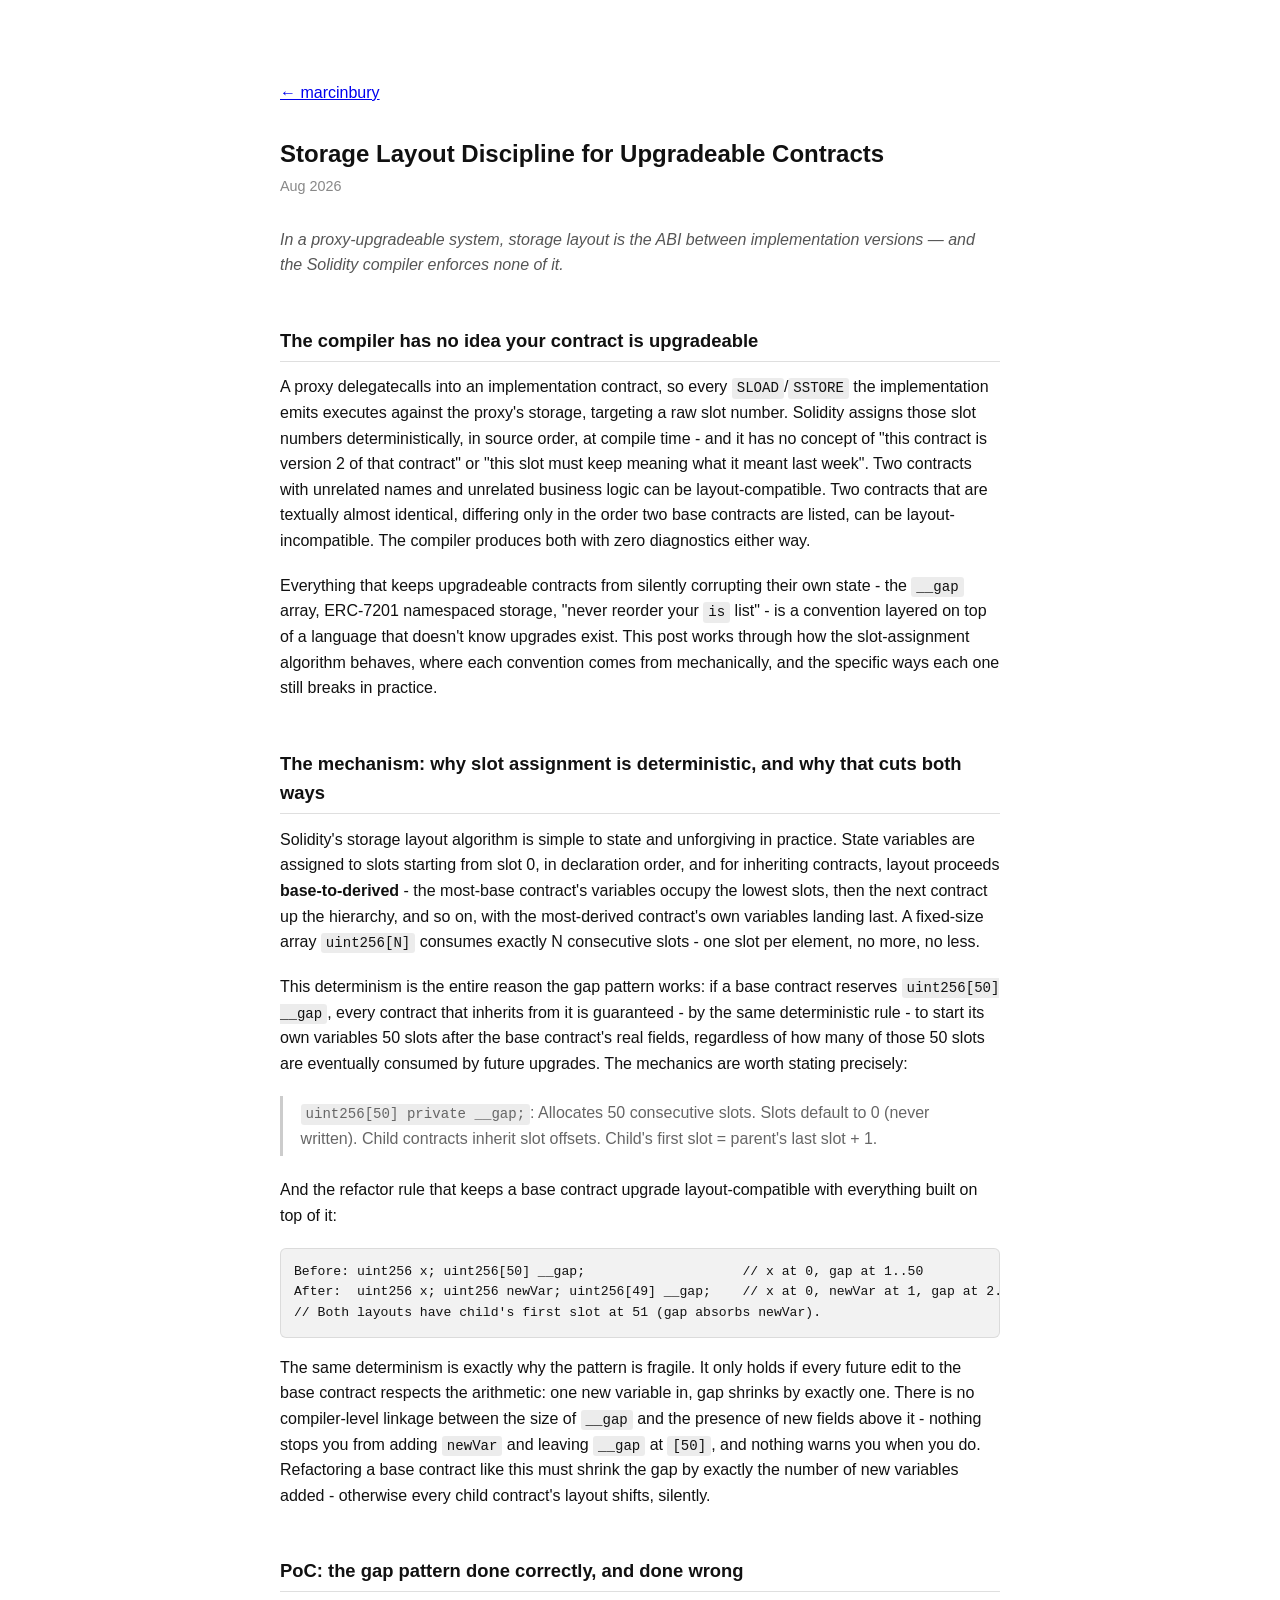
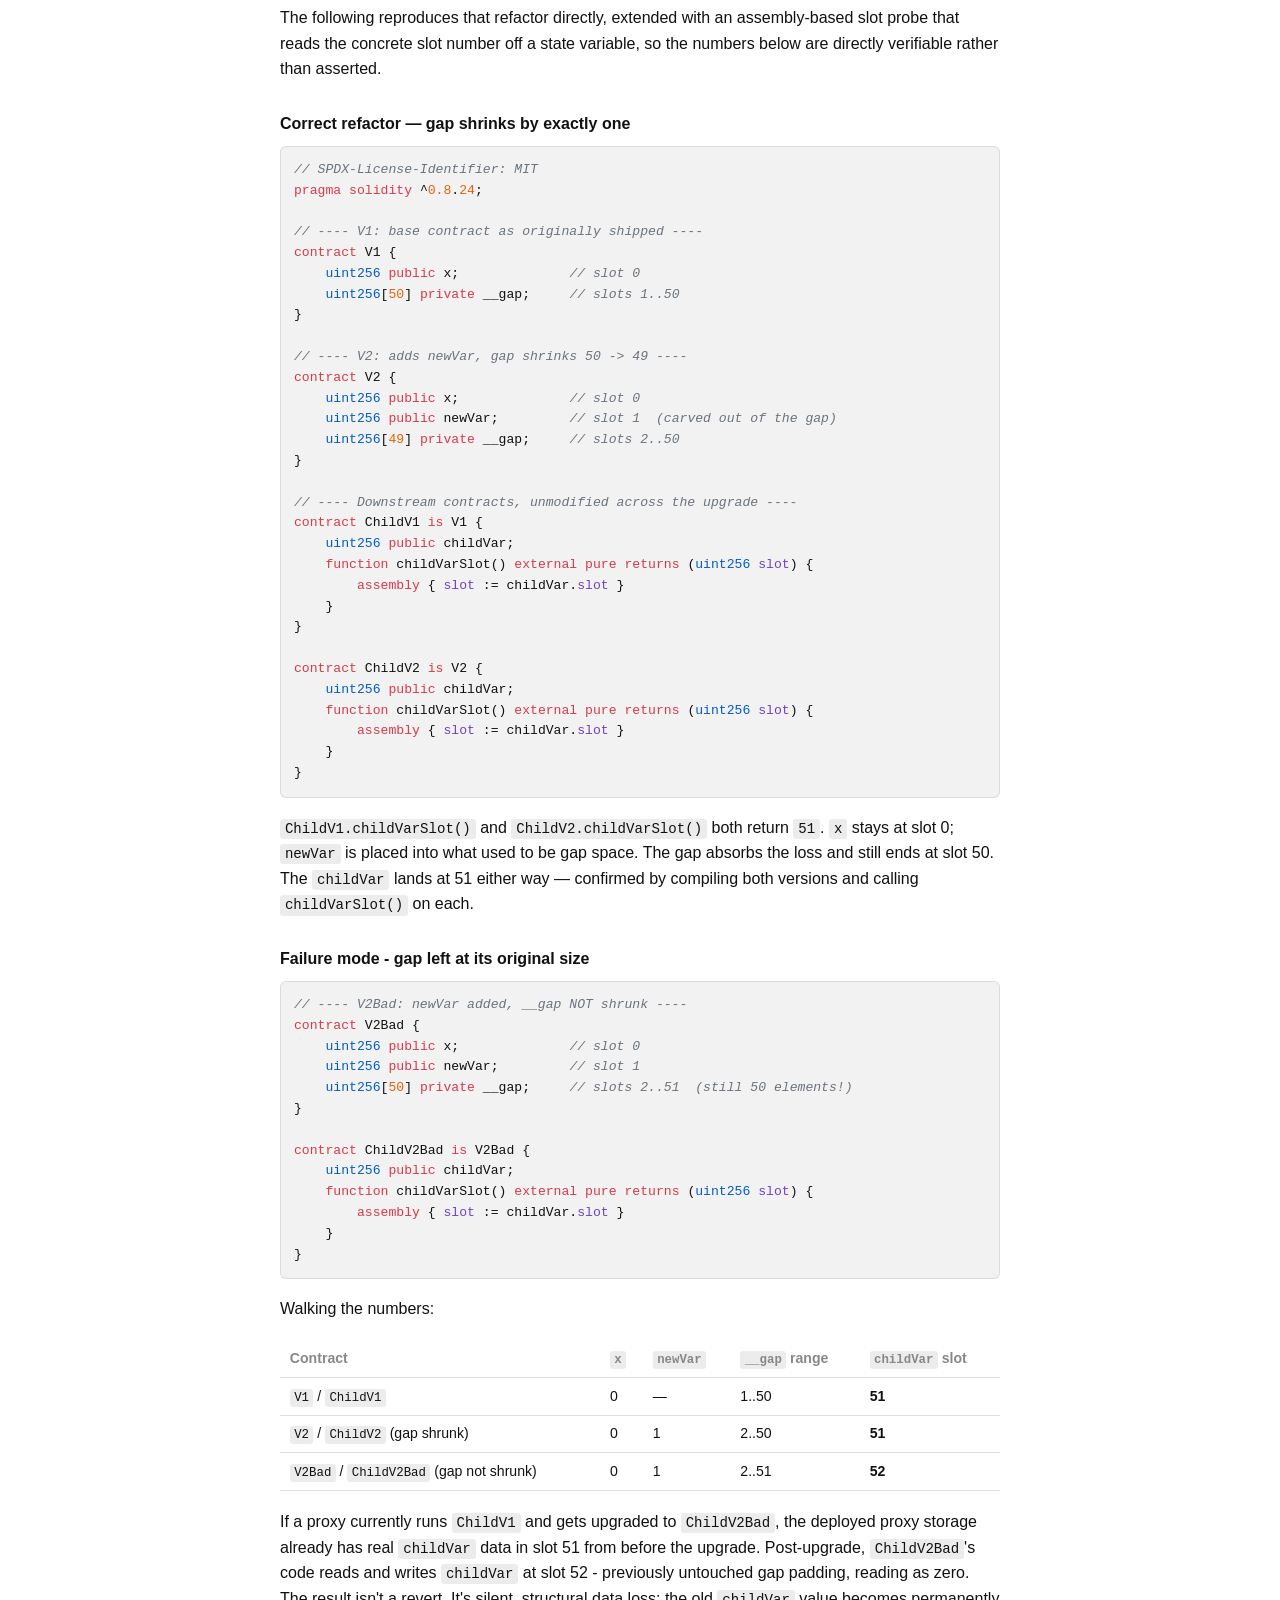
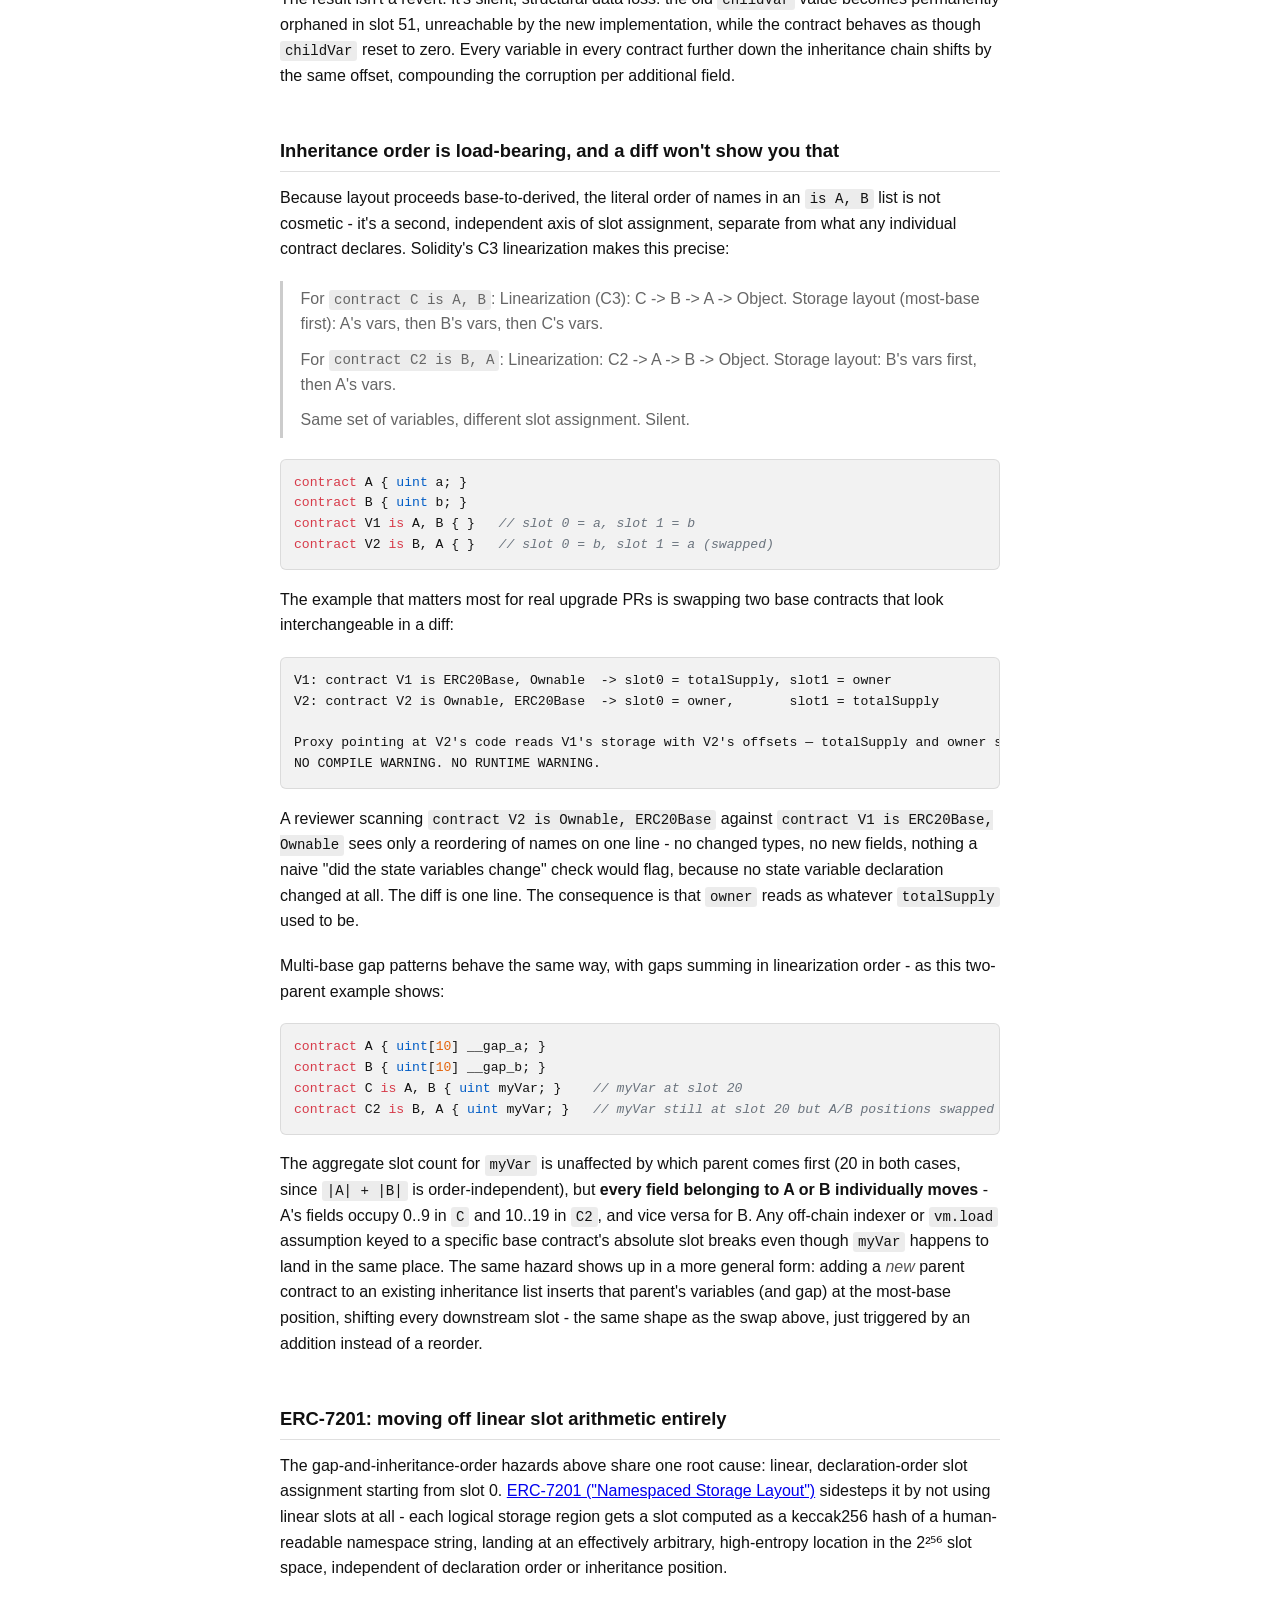
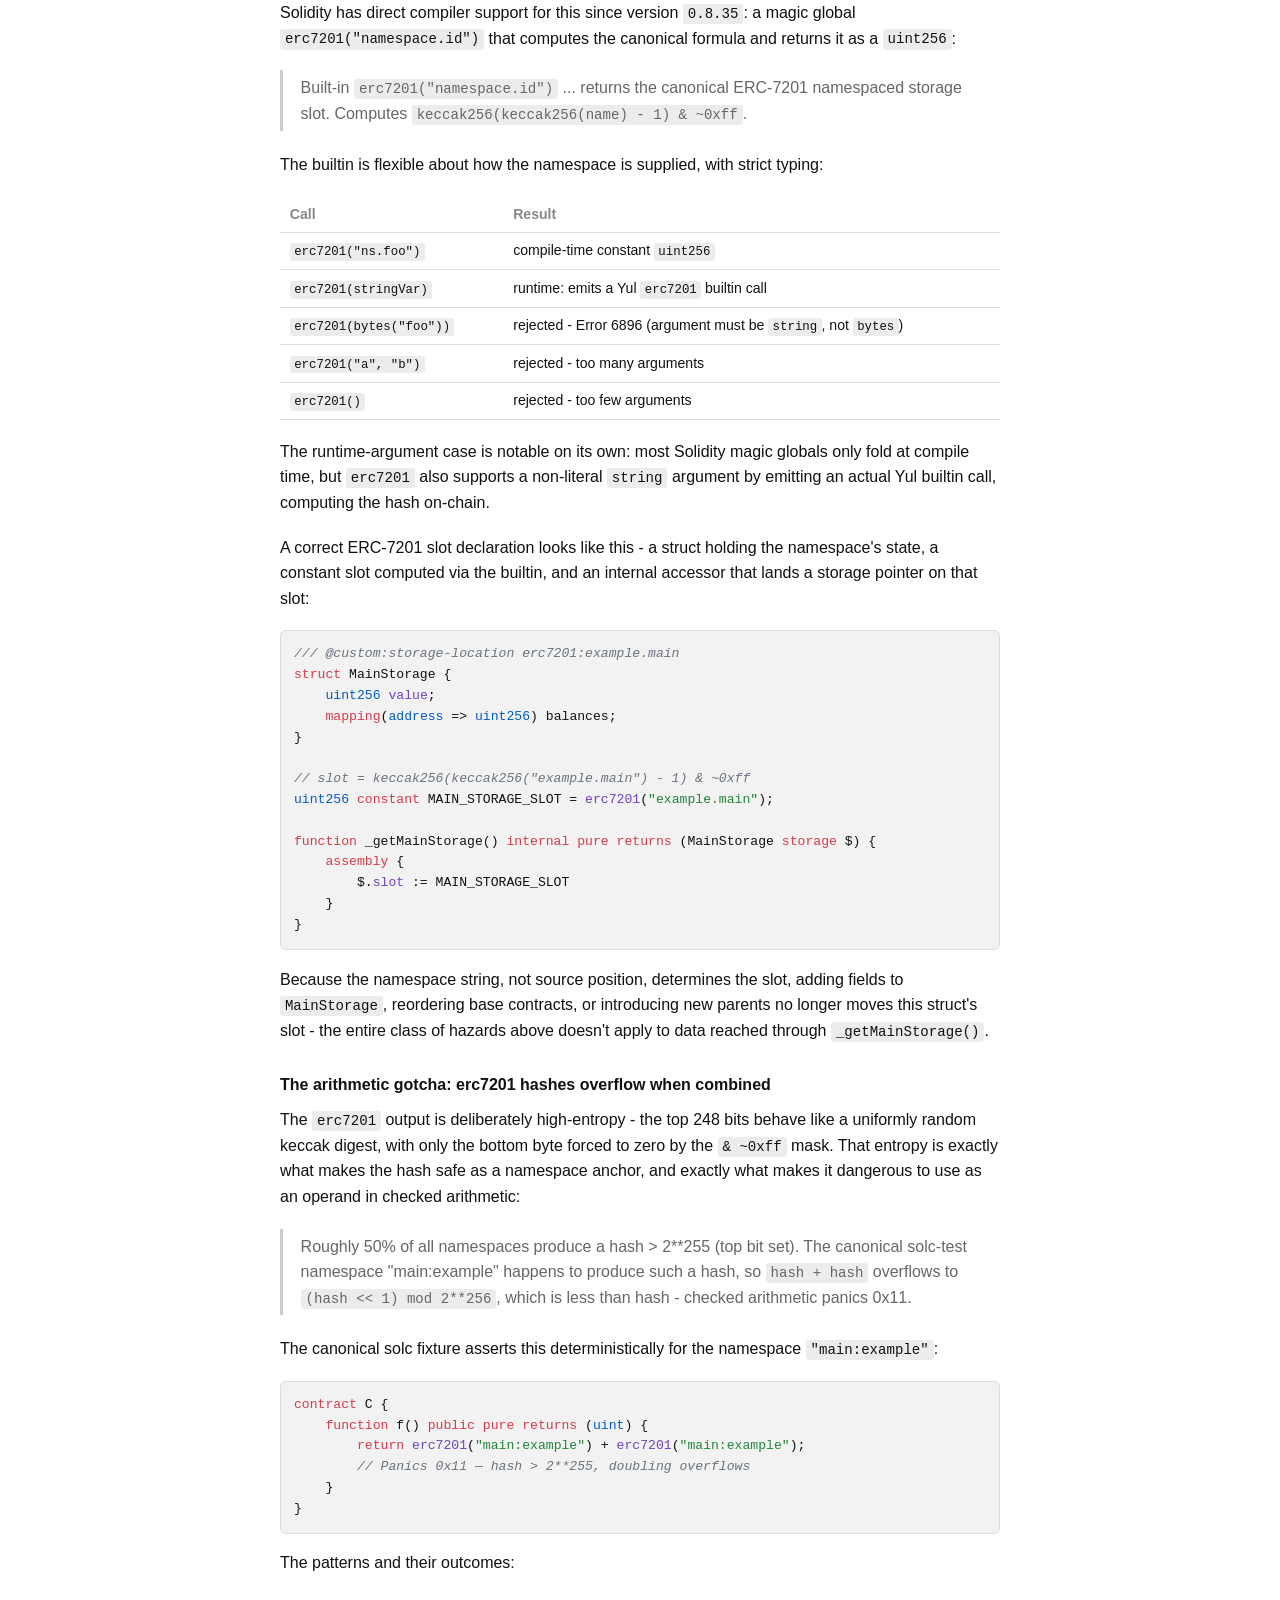
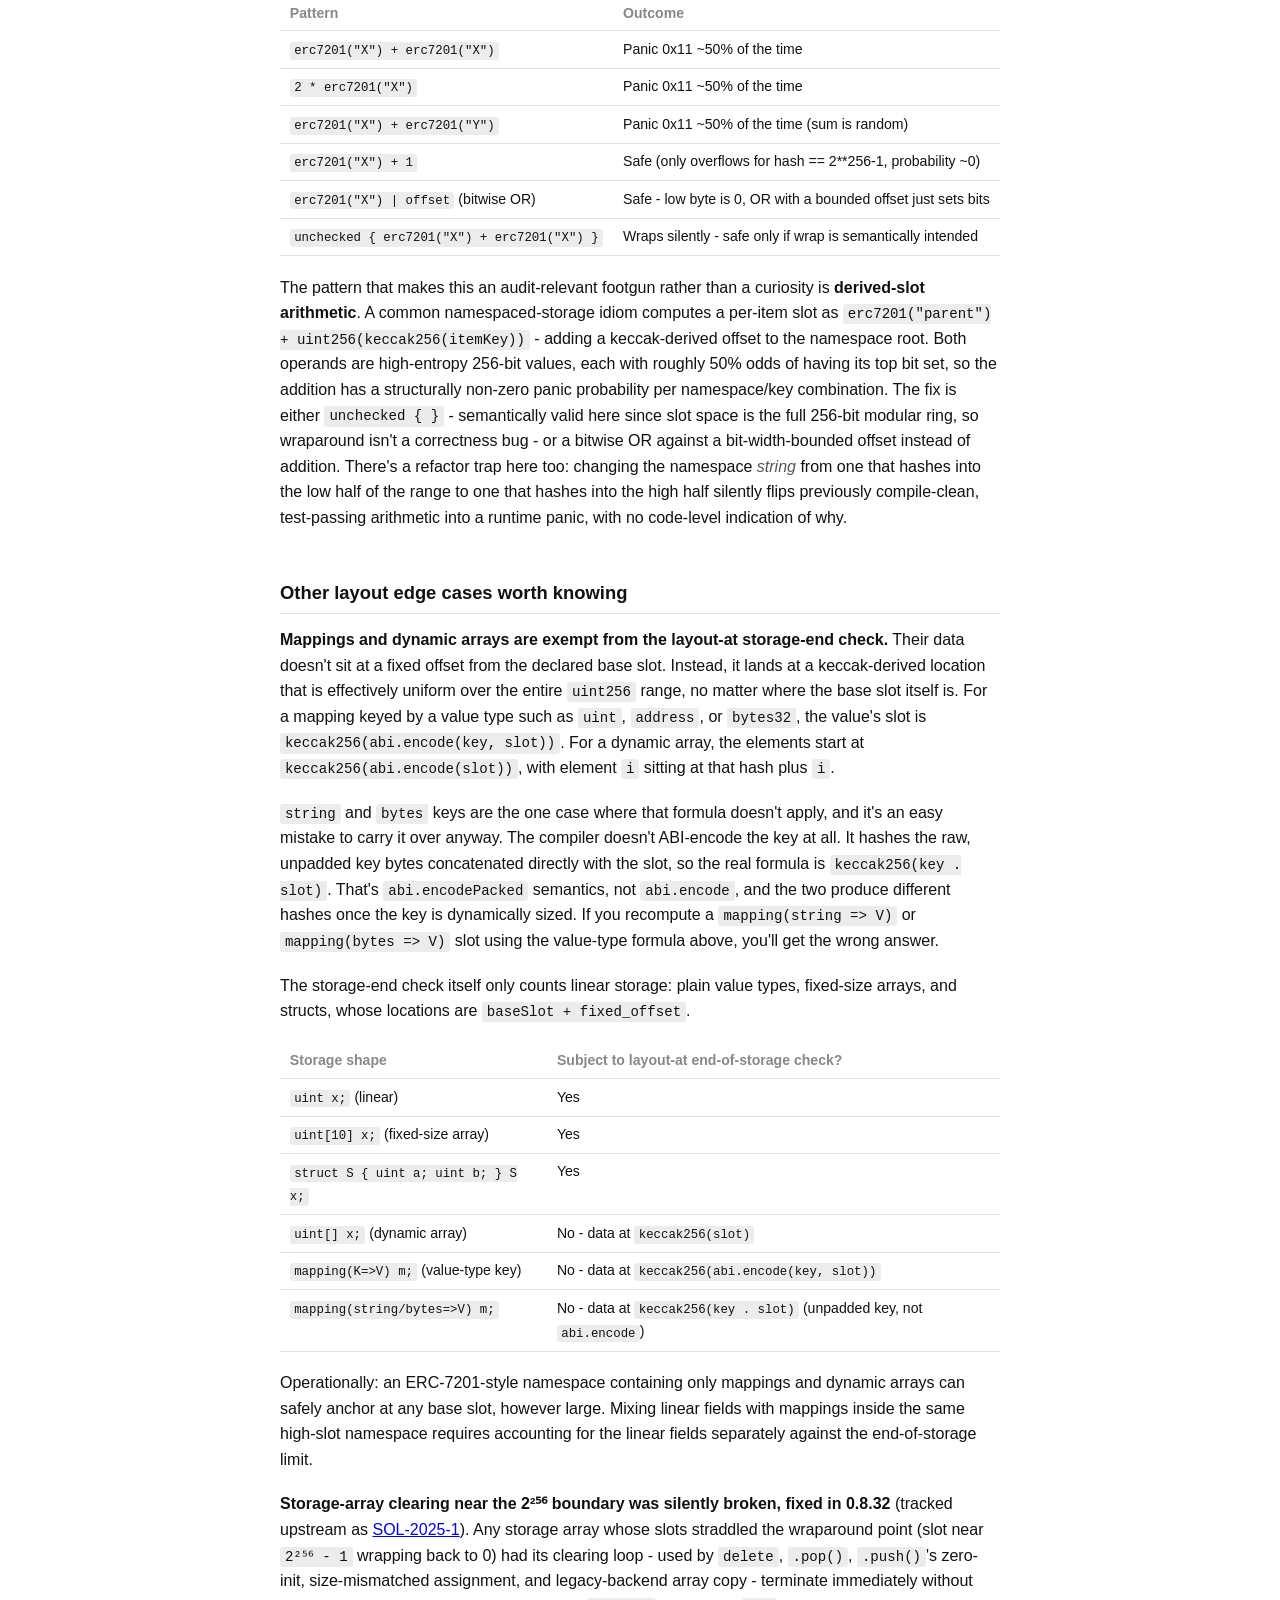
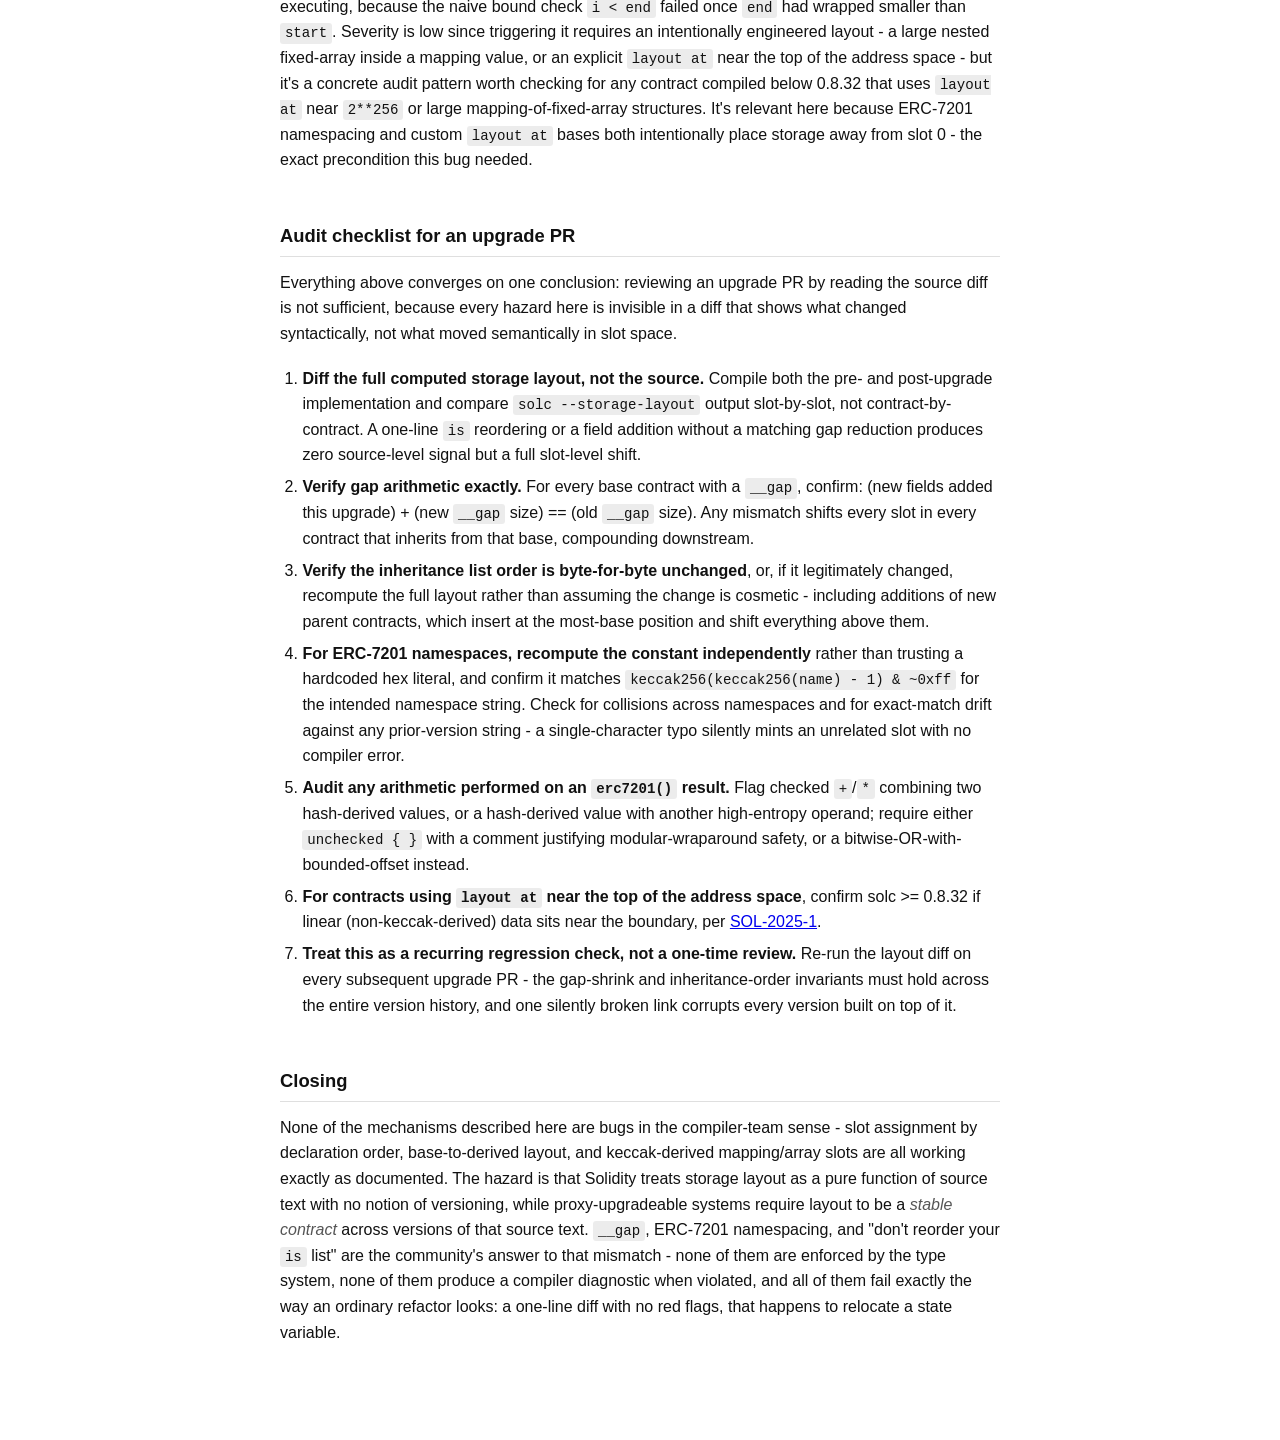
==== blog/storage-layout-discipline-for-upgradeable-contracts.html @ dd4d39f8 "Add post Storage Layout Discipline for Upgradeable Contracts" ====
<!DOCTYPE html>
<html lang="en">
<head>
<meta charset="UTF-8">
<meta name="viewport" content="width=device-width, initial-scale=1">
<title>Storage Layout Discipline for Upgradeable Contracts — marcinbury</title>
<link rel="stylesheet" href="assets/solidity-highlight.css">
<style>
  :root { color-scheme: light dark; }
  body {
    max-width: 720px;
    margin: 80px auto;
    padding: 0 20px;
    font-family: -apple-system, BlinkMacSystemFont, "Segoe UI", Helvetica, Arial, sans-serif;
    line-height: 1.6;
    color: #111;
  }
  @media (prefers-color-scheme: dark) {
    body { color: #eee; background: #111; }
  }
  .back { display: inline-block; margin-bottom: 2em; }
  h1 { font-size: 1.5rem; margin: 0 0 0.2em; line-height: 1.35; }
  .date { color: #888; font-size: 0.9em; margin-bottom: 2em; display: block; }
  p { margin: 0 0 1.2em; }
  em { color: #555; }
  @media (prefers-color-scheme: dark) { em { color: #aaa; } }
  h2 {
    font-size: 1.15rem;
    margin-top: 2.6em;
    margin-bottom: 0.7em;
    padding-bottom: 0.3em;
    border-bottom: 1px solid rgba(128,128,128,0.25);
  }
  h3 {
    font-size: 1rem;
    margin-top: 1.8em;
    margin-bottom: 0.6em;
  }
  code {
    font-family: ui-monospace, SFMono-Regular, Menlo, Consolas, monospace;
    font-size: 0.88em;
    background: rgba(128,128,128,0.15);
    padding: 0.15em 0.35em;
    border-radius: 3px;
  }
  pre {
    background: rgba(128,128,128,0.1);
    border: 1px solid rgba(128,128,128,0.2);
    border-radius: 6px;
    padding: 1em;
    overflow-x: auto;
    margin: 0 0 1.3em;
  }
  pre code {
    background: none;
    padding: 0;
    font-size: 0.82em;
    line-height: 1.5;
  }
  table {
    width: 100%;
    border-collapse: collapse;
    margin: 0 0 1.3em;
    font-size: 0.88em;
  }
  th, td {
    text-align: left;
    padding: 0.45em 0.7em;
    border-bottom: 1px solid rgba(128,128,128,0.25);
    vertical-align: top;
  }
  th { color: #888; font-weight: 600; }
  blockquote {
    margin: 0 0 1.3em;
    padding: 0.3em 1.1em;
    border-left: 3px solid rgba(128,128,128,0.4);
    color: #666;
  }
  @media (prefers-color-scheme: dark) { blockquote { color: #aaa; } }
  blockquote p { margin: 0 0 0.6em; }
  blockquote p:last-child { margin-bottom: 0; }
  ul, ol { margin: 0 0 1.3em; padding-left: 1.4em; }
  li { margin-bottom: 0.4em; }
  li > p { margin-bottom: 0.4em; }
  .div-wrap { overflow-x: auto; }
</style>
</head>
<body>

  <a class="back" href="../index.html">&larr; marcinbury</a>

  <h1>Storage Layout Discipline for Upgradeable Contracts</h1>
  <span class="date">Aug 2026</span>

  <p><em>In a proxy-upgradeable system, storage layout is the ABI between implementation versions — and the Solidity compiler enforces none of it.</em></p>

  <h2>The compiler has no idea your contract is upgradeable</h2>

  <p>A proxy delegatecalls into an implementation contract, so every <code>SLOAD</code>/<code>SSTORE</code> the implementation emits executes against the proxy's storage, targeting a raw slot number. Solidity assigns those slot numbers deterministically, in source order, at compile time - and it has no concept of "this contract is version 2 of that contract" or "this slot must keep meaning what it meant last week". Two contracts with unrelated names and unrelated business logic can be layout-compatible. Two contracts that are textually almost identical, differing only in the order two base contracts are listed, can be layout-incompatible. The compiler produces both with zero diagnostics either way.</p>

  <p>Everything that keeps upgradeable contracts from silently corrupting their own state - the <code>__gap</code> array, ERC-7201 namespaced storage, "never reorder your <code>is</code> list" - is a convention layered on top of a language that doesn't know upgrades exist. This post works through how the slot-assignment algorithm behaves, where each convention comes from mechanically, and the specific ways each one still breaks in practice.</p>

  <h2>The mechanism: why slot assignment is deterministic, and why that cuts both ways</h2>

  <p>Solidity's storage layout algorithm is simple to state and unforgiving in practice. State variables are assigned to slots starting from slot 0, in declaration order, and for inheriting contracts, layout proceeds <strong>base-to-derived</strong> - the most-base contract's variables occupy the lowest slots, then the next contract up the hierarchy, and so on, with the most-derived contract's own variables landing last. A fixed-size array <code>uint256[N]</code> consumes exactly N consecutive slots - one slot per element, no more, no less.</p>

  <p>This determinism is the entire reason the gap pattern works: if a base contract reserves <code>uint256[50] __gap</code>, every contract that inherits from it is guaranteed - by the same deterministic rule - to start its own variables 50 slots after the base contract's real fields, regardless of how many of those 50 slots are eventually consumed by future upgrades. The mechanics are worth stating precisely:</p>

  <blockquote>
    <p><code>uint256[50] private __gap;</code>: Allocates 50 consecutive slots. Slots default to 0 (never written). Child contracts inherit slot offsets. Child's first slot = parent's last slot + 1.</p>
  </blockquote>

  <p>And the refactor rule that keeps a base contract upgrade layout-compatible with everything built on top of it:</p>

  <pre><code>Before: uint256 x; uint256[50] __gap;                    // x at 0, gap at 1..50
After:  uint256 x; uint256 newVar; uint256[49] __gap;    // x at 0, newVar at 1, gap at 2..50
// Both layouts have child's first slot at 51 (gap absorbs newVar).</code></pre>

  <p>The same determinism is exactly why the pattern is fragile. It only holds if every future edit to the base contract respects the arithmetic: one new variable in, gap shrinks by exactly one. There is no compiler-level linkage between the size of <code>__gap</code> and the presence of new fields above it - nothing stops you from adding <code>newVar</code> and leaving <code>__gap</code> at <code>[50]</code>, and nothing warns you when you do. Refactoring a base contract like this must shrink the gap by exactly the number of new variables added - otherwise every child contract's layout shifts, silently.</p>

  <h2>PoC: the gap pattern done correctly, and done wrong</h2>

  <p>The following reproduces that refactor directly, extended with an assembly-based slot probe that reads the concrete slot number off a state variable, so the numbers below are directly verifiable rather than asserted.</p>

  <h3>Correct refactor — gap shrinks by exactly one</h3>

  <pre><code class="language-solidity">// SPDX-License-Identifier: MIT
pragma solidity ^0.8.24;

// ---- V1: base contract as originally shipped ----
contract V1 {
    uint256 public x;              // slot 0
    uint256[50] private __gap;     // slots 1..50
}

// ---- V2: adds newVar, gap shrinks 50 -&gt; 49 ----
contract V2 {
    uint256 public x;              // slot 0
    uint256 public newVar;         // slot 1  (carved out of the gap)
    uint256[49] private __gap;     // slots 2..50
}

// ---- Downstream contracts, unmodified across the upgrade ----
contract ChildV1 is V1 {
    uint256 public childVar;
    function childVarSlot() external pure returns (uint256 slot) {
        assembly { slot := childVar.slot }
    }
}

contract ChildV2 is V2 {
    uint256 public childVar;
    function childVarSlot() external pure returns (uint256 slot) {
        assembly { slot := childVar.slot }
    }
}</code></pre>

  <p><code>ChildV1.childVarSlot()</code> and <code>ChildV2.childVarSlot()</code> both return <code>51</code>. <code>x</code> stays at slot 0; <code>newVar</code> is placed into what used to be gap space. The gap absorbs the loss and still ends at slot 50. The <code>childVar</code> lands at 51 either way — confirmed by compiling both versions and calling <code>childVarSlot()</code> on each.</p>

  <h3>Failure mode - gap left at its original size</h3>

  <pre><code class="language-solidity">// ---- V2Bad: newVar added, __gap NOT shrunk ----
contract V2Bad {
    uint256 public x;              // slot 0
    uint256 public newVar;         // slot 1
    uint256[50] private __gap;     // slots 2..51  (still 50 elements!)
}

contract ChildV2Bad is V2Bad {
    uint256 public childVar;
    function childVarSlot() external pure returns (uint256 slot) {
        assembly { slot := childVar.slot }
    }
}</code></pre>

  <p>Walking the numbers:</p>

  <div class="div-wrap">
  <table>
    <thead><tr><th>Contract</th><th><code>x</code></th><th><code>newVar</code></th><th><code>__gap</code> range</th><th><code>childVar</code> slot</th></tr></thead>
    <tbody>
      <tr><td><code>V1</code> / <code>ChildV1</code></td><td>0</td><td>—</td><td>1..50</td><td><strong>51</strong></td></tr>
      <tr><td><code>V2</code> / <code>ChildV2</code> (gap shrunk)</td><td>0</td><td>1</td><td>2..50</td><td><strong>51</strong></td></tr>
      <tr><td><code>V2Bad</code> / <code>ChildV2Bad</code> (gap not shrunk)</td><td>0</td><td>1</td><td>2..51</td><td><strong>52</strong></td></tr>
    </tbody>
  </table>
  </div>

  <p>If a proxy currently runs <code>ChildV1</code> and gets upgraded to <code>ChildV2Bad</code>, the deployed proxy storage already has real <code>childVar</code> data in slot 51 from before the upgrade. Post-upgrade, <code>ChildV2Bad</code>'s code reads and writes <code>childVar</code> at slot 52 - previously untouched gap padding, reading as zero. The result isn't a revert. It's silent, structural data loss: the old <code>childVar</code> value becomes permanently orphaned in slot 51, unreachable by the new implementation, while the contract behaves as though <code>childVar</code> reset to zero. Every variable in every contract further down the inheritance chain shifts by the same offset, compounding the corruption per additional field.</p>

  <h2>Inheritance order is load-bearing, and a diff won't show you that</h2>

  <p>Because layout proceeds base-to-derived, the literal order of names in an <code>is A, B</code> list is not cosmetic - it's a second, independent axis of slot assignment, separate from what any individual contract declares. Solidity's C3 linearization makes this precise:</p>

  <blockquote>
    <p>For <code>contract C is A, B</code>: Linearization (C3): C -&gt; B -&gt; A -&gt; Object. Storage layout (most-base first): A's vars, then B's vars, then C's vars.</p>
    <p>For <code>contract C2 is B, A</code>: Linearization: C2 -&gt; A -&gt; B -&gt; Object. Storage layout: B's vars first, then A's vars.</p>
    <p>Same set of variables, different slot assignment. Silent.</p>
  </blockquote>

  <pre><code class="language-solidity">contract A { uint a; }
contract B { uint b; }
contract V1 is A, B { }   // slot 0 = a, slot 1 = b
contract V2 is B, A { }   // slot 0 = b, slot 1 = a (swapped)</code></pre>

  <p>The example that matters most for real upgrade PRs is swapping two base contracts that look interchangeable in a diff:</p>

  <pre><code>V1: contract V1 is ERC20Base, Ownable  -&gt; slot0 = totalSupply, slot1 = owner
V2: contract V2 is Ownable, ERC20Base  -&gt; slot0 = owner,       slot1 = totalSupply

Proxy pointing at V2's code reads V1's storage with V2's offsets — totalSupply and owner swap.
NO COMPILE WARNING. NO RUNTIME WARNING.</code></pre>

  <p>A reviewer scanning <code>contract V2 is Ownable, ERC20Base</code> against <code>contract V1 is ERC20Base, Ownable</code> sees only a reordering of names on one line - no changed types, no new fields, nothing a naive "did the state variables change" check would flag, because no state variable declaration changed at all. The diff is one line. The consequence is that <code>owner</code> reads as whatever <code>totalSupply</code> used to be.</p>

  <p>Multi-base gap patterns behave the same way, with gaps summing in linearization order - as this two-parent example shows:</p>

  <pre><code class="language-solidity">contract A { uint[10] __gap_a; }
contract B { uint[10] __gap_b; }
contract C is A, B { uint myVar; }    // myVar at slot 20
contract C2 is B, A { uint myVar; }   // myVar still at slot 20 but A/B positions swapped</code></pre>

  <p>The aggregate slot count for <code>myVar</code> is unaffected by which parent comes first (20 in both cases, since <code>|A| + |B|</code> is order-independent), but <strong>every field belonging to A or B individually moves</strong> - A's fields occupy 0..9 in <code>C</code> and 10..19 in <code>C2</code>, and vice versa for B. Any off-chain indexer or <code>vm.load</code> assumption keyed to a specific base contract's absolute slot breaks even though <code>myVar</code> happens to land in the same place. The same hazard shows up in a more general form: adding a <em>new</em> parent contract to an existing inheritance list inserts that parent's variables (and gap) at the most-base position, shifting every downstream slot - the same shape as the swap above, just triggered by an addition instead of a reorder.</p>

  <h2>ERC-7201: moving off linear slot arithmetic entirely</h2>

  <p>The gap-and-inheritance-order hazards above share one root cause: linear, declaration-order slot assignment starting from slot 0. <a href="https://eips.ethereum.org/EIPS/eip-7201">ERC-7201 ("Namespaced Storage Layout")</a> sidesteps it by not using linear slots at all - each logical storage region gets a slot computed as a keccak256 hash of a human-readable namespace string, landing at an effectively arbitrary, high-entropy location in the 2²⁵⁶ slot space, independent of declaration order or inheritance position.</p>

  <p>Solidity has direct compiler support for this since version <code>0.8.35</code>: a magic global <code>erc7201("namespace.id")</code> that computes the canonical formula and returns it as a <code>uint256</code>:</p>

  <blockquote>
    <p>Built-in <code>erc7201("namespace.id")</code> ... returns the canonical ERC-7201 namespaced storage slot. Computes <code>keccak256(keccak256(name) - 1) &amp; ~0xff</code>.</p>
  </blockquote>

  <p>The builtin is flexible about how the namespace is supplied, with strict typing:</p>

  <div class="div-wrap">
  <table>
    <thead><tr><th>Call</th><th>Result</th></tr></thead>
    <tbody>
      <tr><td><code>erc7201("ns.foo")</code></td><td>compile-time constant <code>uint256</code></td></tr>
      <tr><td><code>erc7201(stringVar)</code></td><td>runtime: emits a Yul <code>erc7201</code> builtin call</td></tr>
      <tr><td><code>erc7201(bytes("foo"))</code></td><td>rejected - Error 6896 (argument must be <code>string</code>, not <code>bytes</code>)</td></tr>
      <tr><td><code>erc7201("a", "b")</code></td><td>rejected - too many arguments</td></tr>
      <tr><td><code>erc7201()</code></td><td>rejected - too few arguments</td></tr>
    </tbody>
  </table>
  </div>

  <p>The runtime-argument case is notable on its own: most Solidity magic globals only fold at compile time, but <code>erc7201</code> also supports a non-literal <code>string</code> argument by emitting an actual Yul builtin call, computing the hash on-chain.</p>

  <p>A correct ERC-7201 slot declaration looks like this - a struct holding the namespace's state, a constant slot computed via the builtin, and an internal accessor that lands a storage pointer on that slot:</p>

  <pre><code class="language-solidity">/// @custom:storage-location erc7201:example.main
struct MainStorage {
    uint256 value;
    mapping(address =&gt; uint256) balances;
}

// slot = keccak256(keccak256("example.main") - 1) &amp; ~0xff
uint256 constant MAIN_STORAGE_SLOT = erc7201("example.main");

function _getMainStorage() internal pure returns (MainStorage storage $) {
    assembly {
        $.slot := MAIN_STORAGE_SLOT
    }
}</code></pre>

  <p>Because the namespace string, not source position, determines the slot, adding fields to <code>MainStorage</code>, reordering base contracts, or introducing new parents no longer moves this struct's slot - the entire class of hazards above doesn't apply to data reached through <code>_getMainStorage()</code>.</p>

  <h3>The arithmetic gotcha: erc7201 hashes overflow when combined</h3>

  <p>The <code>erc7201</code> output is deliberately high-entropy - the top 248 bits behave like a uniformly random keccak digest, with only the bottom byte forced to zero by the <code>&amp; ~0xff</code> mask. That entropy is exactly what makes the hash safe as a namespace anchor, and exactly what makes it dangerous to use as an operand in checked arithmetic:</p>

  <blockquote>
    <p>Roughly 50% of all namespaces produce a hash &gt; 2**255 (top bit set). The canonical solc-test namespace "main:example" happens to produce such a hash, so <code>hash + hash</code> overflows to <code>(hash &lt;&lt; 1) mod 2**256</code>, which is less than hash - checked arithmetic panics 0x11.</p>
  </blockquote>

  <p>The canonical solc fixture asserts this deterministically for the namespace <code>"main:example"</code>:</p>

  <pre><code class="language-solidity">contract C {
    function f() public pure returns (uint) {
        return erc7201("main:example") + erc7201("main:example");
        // Panics 0x11 — hash &gt; 2**255, doubling overflows
    }
}</code></pre>

  <p>The patterns and their outcomes:</p>

  <div class="div-wrap">
  <table>
    <thead><tr><th>Pattern</th><th>Outcome</th></tr></thead>
    <tbody>
      <tr><td><code>erc7201("X") + erc7201("X")</code></td><td>Panic 0x11 ~50% of the time</td></tr>
      <tr><td><code>2 * erc7201("X")</code></td><td>Panic 0x11 ~50% of the time</td></tr>
      <tr><td><code>erc7201("X") + erc7201("Y")</code></td><td>Panic 0x11 ~50% of the time (sum is random)</td></tr>
      <tr><td><code>erc7201("X") + 1</code></td><td>Safe (only overflows for hash == 2**256-1, probability ~0)</td></tr>
      <tr><td><code>erc7201("X") | offset</code> (bitwise OR)</td><td>Safe - low byte is 0, OR with a bounded offset just sets bits</td></tr>
      <tr><td><code>unchecked { erc7201("X") + erc7201("X") }</code></td><td>Wraps silently - safe only if wrap is semantically intended</td></tr>
    </tbody>
  </table>
  </div>

  <p>The pattern that makes this an audit-relevant footgun rather than a curiosity is <strong>derived-slot arithmetic</strong>. A common namespaced-storage idiom computes a per-item slot as <code>erc7201("parent") + uint256(keccak256(itemKey))</code> - adding a keccak-derived offset to the namespace root. Both operands are high-entropy 256-bit values, each with roughly 50% odds of having its top bit set, so the addition has a structurally non-zero panic probability per namespace/key combination. The fix is either <code>unchecked { }</code> - semantically valid here since slot space is the full 256-bit modular ring, so wraparound isn't a correctness bug - or a bitwise OR against a bit-width-bounded offset instead of addition. There's a refactor trap here too: changing the namespace <em>string</em> from one that hashes into the low half of the range to one that hashes into the high half silently flips previously compile-clean, test-passing arithmetic into a runtime panic, with no code-level indication of why.</p>

  <h2>Other layout edge cases worth knowing</h2>

  <p><strong>Mappings and dynamic arrays are exempt from the layout-at storage-end check.</strong> Their data doesn't sit at a fixed offset from the declared base slot. Instead, it lands at a keccak-derived location that is effectively uniform over the entire <code>uint256</code> range, no matter where the base slot itself is. For a mapping keyed by a value type such as <code>uint</code>, <code>address</code>, or <code>bytes32</code>, the value's slot is <code>keccak256(abi.encode(key, slot))</code>. For a dynamic array, the elements start at <code>keccak256(abi.encode(slot))</code>, with element <code>i</code> sitting at that hash plus <code>i</code>.</p>

  <p><code>string</code> and <code>bytes</code> keys are the one case where that formula doesn't apply, and it's an easy mistake to carry it over anyway. The compiler doesn't ABI-encode the key at all. It hashes the raw, unpadded key bytes concatenated directly with the slot, so the real formula is <code>keccak256(key . slot)</code>. That's <code>abi.encodePacked</code> semantics, not <code>abi.encode</code>, and the two produce different hashes once the key is dynamically sized. If you recompute a <code>mapping(string =&gt; V)</code> or <code>mapping(bytes =&gt; V)</code> slot using the value-type formula above, you'll get the wrong answer.</p>

  <p>The storage-end check itself only counts linear storage: plain value types, fixed-size arrays, and structs, whose locations are <code>baseSlot + fixed_offset</code>.</p>

  <div class="div-wrap">
  <table>
    <thead><tr><th>Storage shape</th><th>Subject to layout-at end-of-storage check?</th></tr></thead>
    <tbody>
      <tr><td><code>uint x;</code> (linear)</td><td>Yes</td></tr>
      <tr><td><code>uint[10] x;</code> (fixed-size array)</td><td>Yes</td></tr>
      <tr><td><code>struct S { uint a; uint b; } S x;</code></td><td>Yes</td></tr>
      <tr><td><code>uint[] x;</code> (dynamic array)</td><td>No - data at <code>keccak256(slot)</code></td></tr>
      <tr><td><code>mapping(K=&gt;V) m;</code> (value-type key)</td><td>No - data at <code>keccak256(abi.encode(key, slot))</code></td></tr>
      <tr><td><code>mapping(string/bytes=&gt;V) m;</code></td><td>No - data at <code>keccak256(key . slot)</code> (unpadded key, not <code>abi.encode</code>)</td></tr>
    </tbody>
  </table>
  </div>

  <p>Operationally: an ERC-7201-style namespace containing only mappings and dynamic arrays can safely anchor at any base slot, however large. Mixing linear fields with mappings inside the same high-slot namespace requires accounting for the linear fields separately against the end-of-storage limit.</p>

  <p><strong>Storage-array clearing near the 2²⁵⁶ boundary was silently broken, fixed in 0.8.32</strong> (tracked upstream as <a href="https://blog.soliditylang.org/2025/12/18/lost-storage-array-write-on-slot-overflow-bug/">SOL-2025-1</a>). Any storage array whose slots straddled the wraparound point (slot near <code>2²⁵⁶ - 1</code> wrapping back to 0) had its clearing loop - used by <code>delete</code>, <code>.pop()</code>, <code>.push()</code>'s zero-init, size-mismatched assignment, and legacy-backend array copy - terminate immediately without executing, because the naive bound check <code>i &lt; end</code> failed once <code>end</code> had wrapped smaller than <code>start</code>. Severity is low since triggering it requires an intentionally engineered layout - a large nested fixed-array inside a mapping value, or an explicit <code>layout at</code> near the top of the address space - but it's a concrete audit pattern worth checking for any contract compiled below 0.8.32 that uses <code>layout at</code> near <code>2**256</code> or large mapping-of-fixed-array structures. It's relevant here because ERC-7201 namespacing and custom <code>layout at</code> bases both intentionally place storage away from slot 0 - the exact precondition this bug needed.</p>

  <h2>Audit checklist for an upgrade PR</h2>

  <p>Everything above converges on one conclusion: reviewing an upgrade PR by reading the source diff is not sufficient, because every hazard here is invisible in a diff that shows what changed syntactically, not what moved semantically in slot space.</p>

  <ol>
    <li><strong>Diff the full computed storage layout, not the source.</strong> Compile both the pre- and post-upgrade implementation and compare <code>solc --storage-layout</code> output slot-by-slot, not contract-by-contract. A one-line <code>is</code> reordering or a field addition without a matching gap reduction produces zero source-level signal but a full slot-level shift.</li>
    <li><strong>Verify gap arithmetic exactly.</strong> For every base contract with a <code>__gap</code>, confirm: (new fields added this upgrade) + (new <code>__gap</code> size) == (old <code>__gap</code> size). Any mismatch shifts every slot in every contract that inherits from that base, compounding downstream.</li>
    <li><strong>Verify the inheritance list order is byte-for-byte unchanged</strong>, or, if it legitimately changed, recompute the full layout rather than assuming the change is cosmetic - including additions of new parent contracts, which insert at the most-base position and shift everything above them.</li>
    <li><strong>For ERC-7201 namespaces, recompute the constant independently</strong> rather than trusting a hardcoded hex literal, and confirm it matches <code>keccak256(keccak256(name) - 1) &amp; ~0xff</code> for the intended namespace string. Check for collisions across namespaces and for exact-match drift against any prior-version string - a single-character typo silently mints an unrelated slot with no compiler error.</li>
    <li><strong>Audit any arithmetic performed on an <code>erc7201()</code> result.</strong> Flag checked <code>+</code>/<code>*</code> combining two hash-derived values, or a hash-derived value with another high-entropy operand; require either <code>unchecked { }</code> with a comment justifying modular-wraparound safety, or a bitwise-OR-with-bounded-offset instead.</li>
    <li><strong>For contracts using <code>layout at</code> near the top of the address space</strong>, confirm solc &gt;= 0.8.32 if linear (non-keccak-derived) data sits near the boundary, per <a href="https://blog.soliditylang.org/2025/12/18/lost-storage-array-write-on-slot-overflow-bug/">SOL-2025-1</a>.</li>
    <li><strong>Treat this as a recurring regression check, not a one-time review.</strong> Re-run the layout diff on every subsequent upgrade PR - the gap-shrink and inheritance-order invariants must hold across the entire version history, and one silently broken link corrupts every version built on top of it.</li>
  </ol>

  <h2>Closing</h2>

  <p>None of the mechanisms described here are bugs in the compiler-team sense - slot assignment by declaration order, base-to-derived layout, and keccak-derived mapping/array slots are all working exactly as documented. The hazard is that Solidity treats storage layout as a pure function of source text with no notion of versioning, while proxy-upgradeable systems require layout to be a <em>stable contract</em> across versions of that source text. <code>__gap</code>, ERC-7201 namespacing, and "don't reorder your <code>is</code> list" are the community's answer to that mismatch - none of them are enforced by the type system, none of them produce a compiler diagnostic when violated, and all of them fail exactly the way an ordinary refactor looks: a one-line diff with no red flags, that happens to relocate a state variable.</p>

<script src="assets/solidity-highlight.js" defer></script>
</body>
</html>
---- blog/assets/solidity-highlight.css ----
/* Minimal Solidity syntax highlighting. No external dependencies. */
pre code.language-solidity .tok-comment { color: #6a737d; font-style: italic; }
pre code.language-solidity .tok-keyword { color: #d73a49; }
pre code.language-solidity .tok-type    { color: #005cc5; }
pre code.language-solidity .tok-string  { color: #22863a; }
pre code.language-solidity .tok-number  { color: #e36209; }
pre code.language-solidity .tok-builtin { color: #6f42c1; }

@media (prefers-color-scheme: dark) {
  pre code.language-solidity .tok-comment { color: #8b949e; }
  pre code.language-solidity .tok-keyword { color: #ff7b72; }
  pre code.language-solidity .tok-type    { color: #79c0ff; }
  pre code.language-solidity .tok-string  { color: #7ee787; }
  pre code.language-solidity .tok-number  { color: #ffa657; }
  pre code.language-solidity .tok-builtin { color: #d2a8ff; }
}
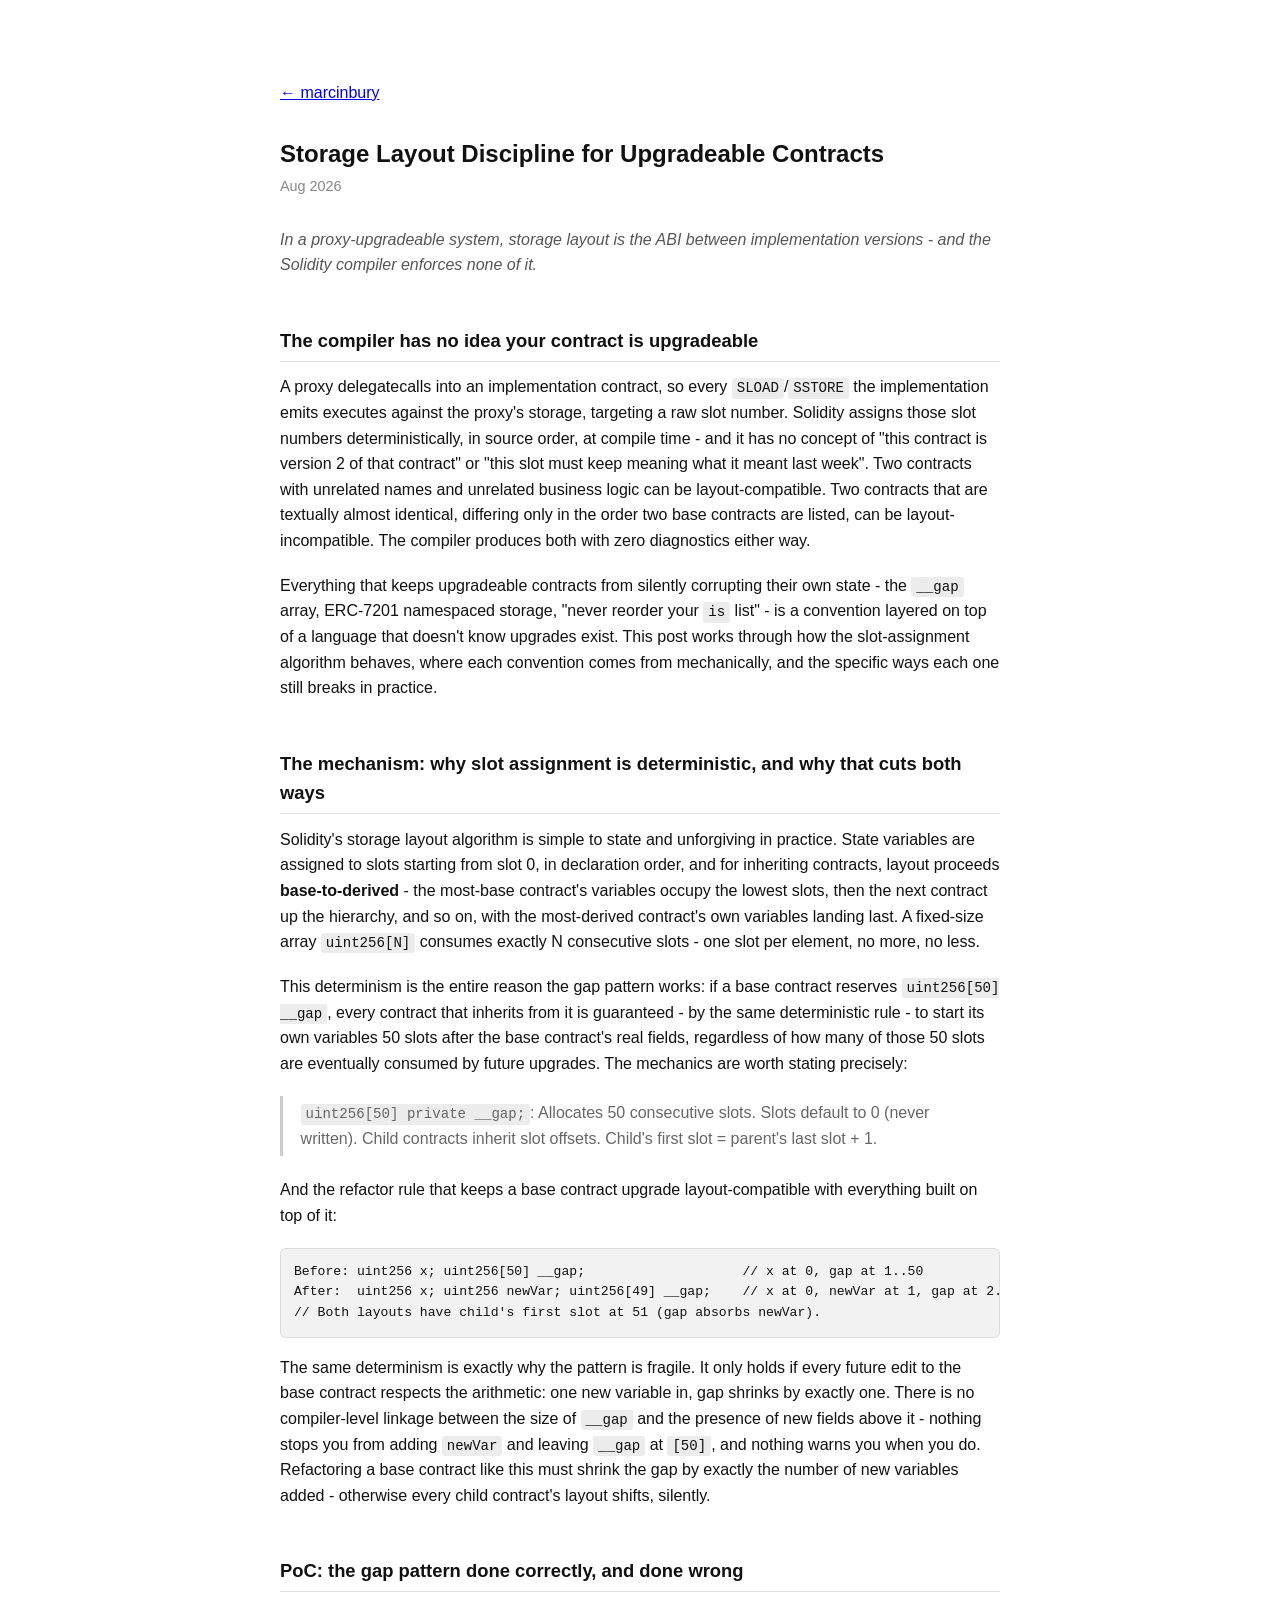
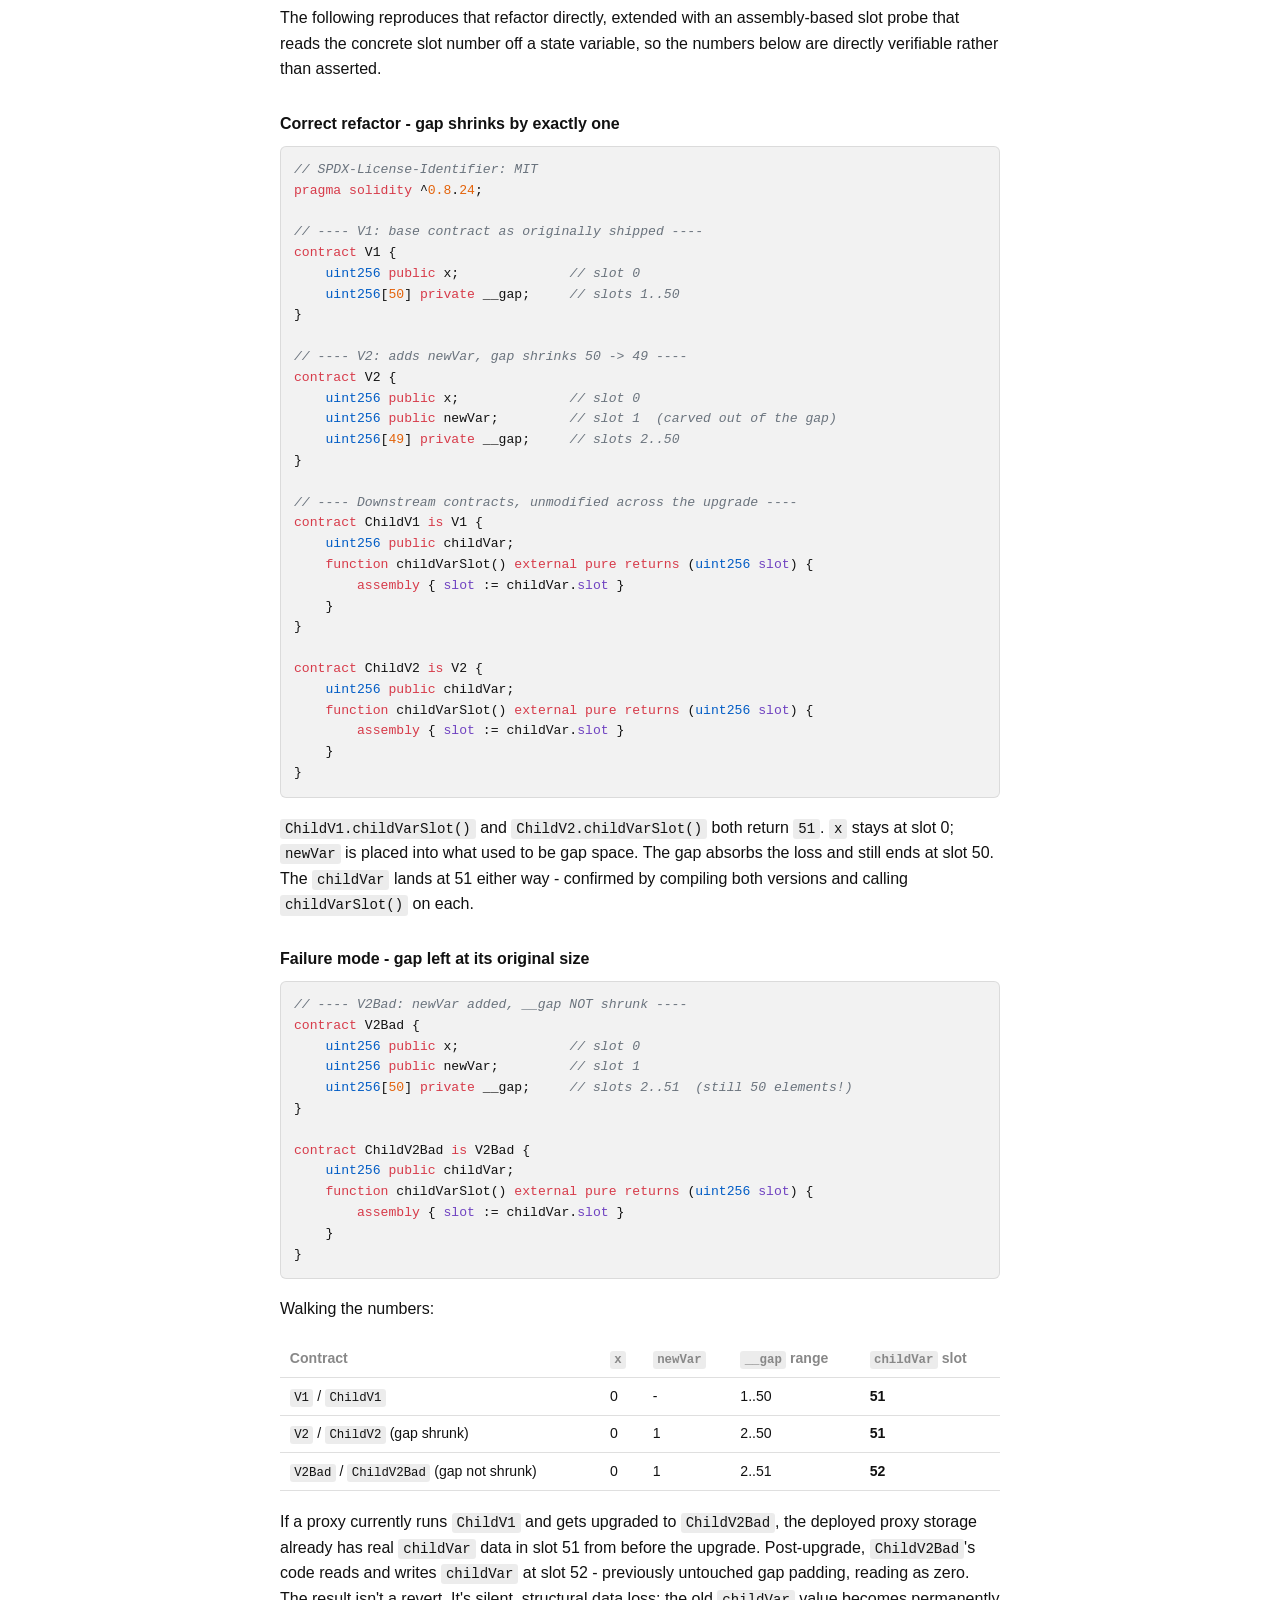
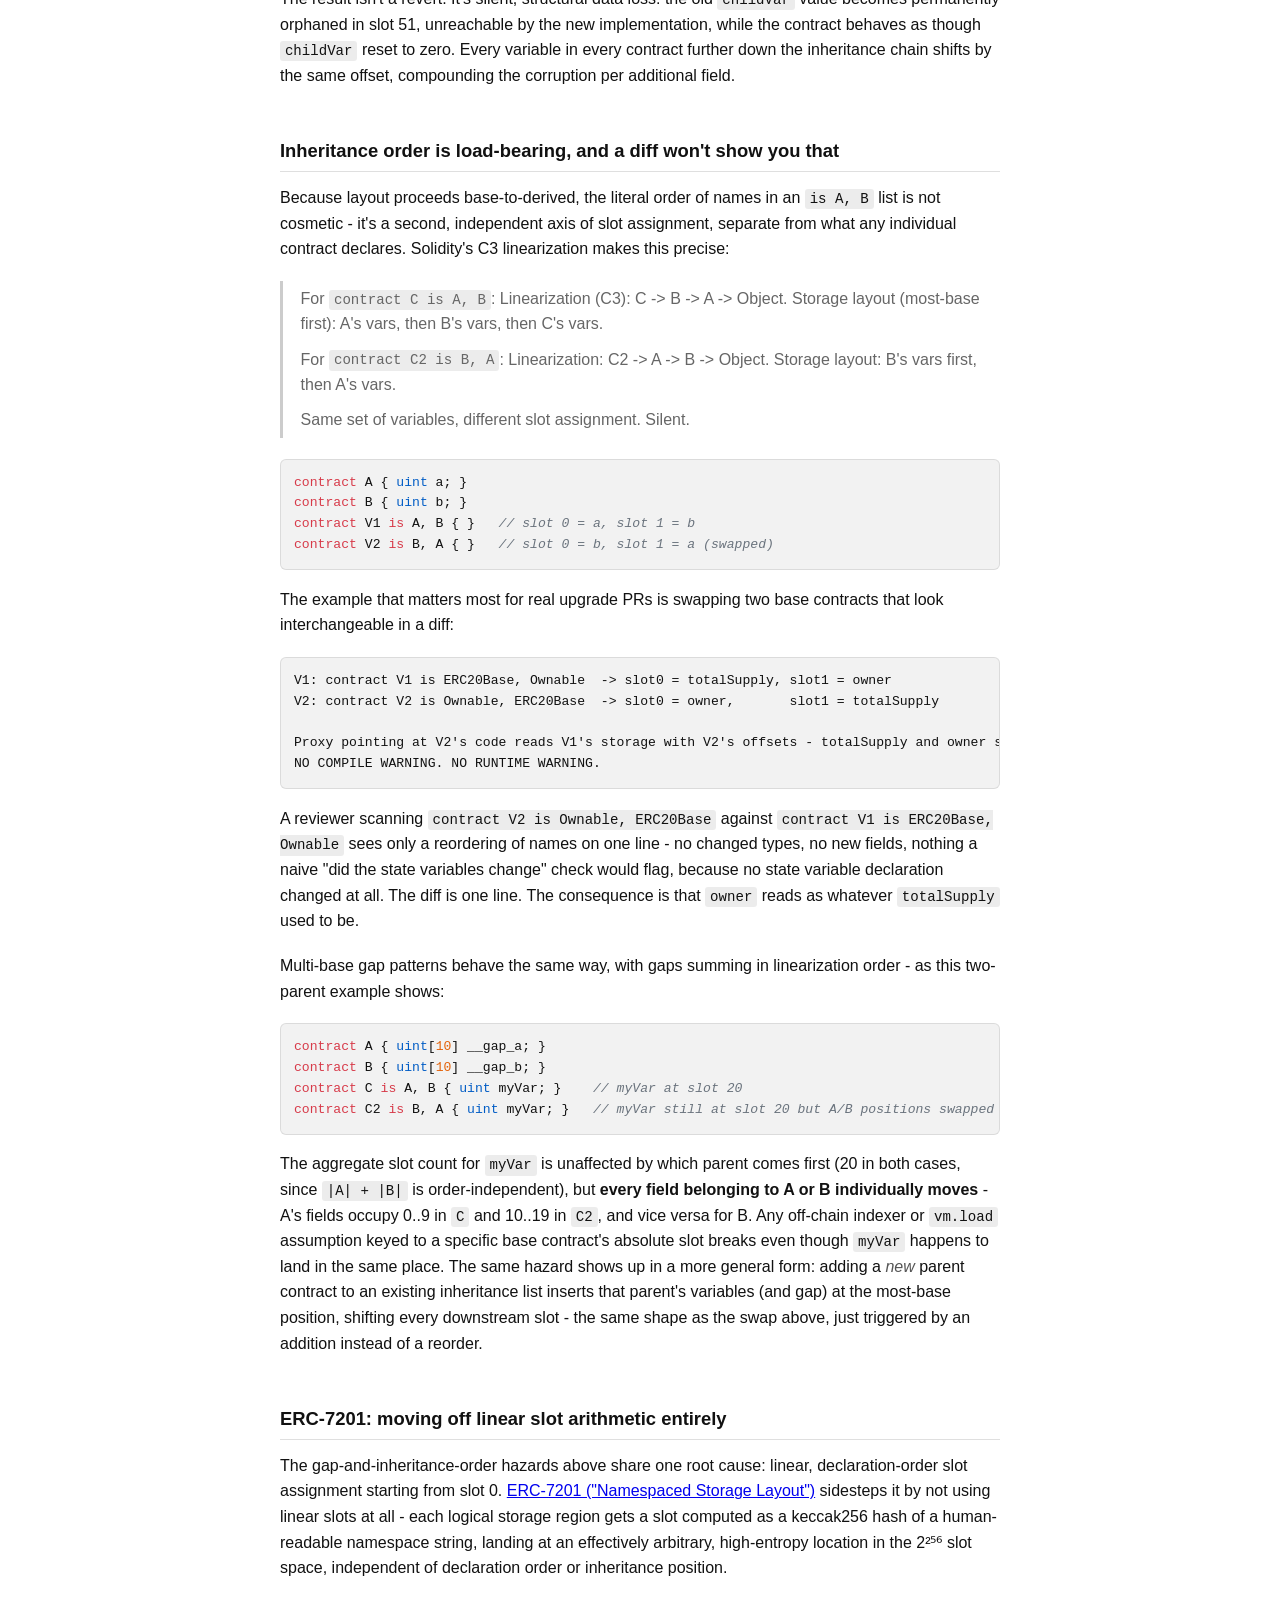
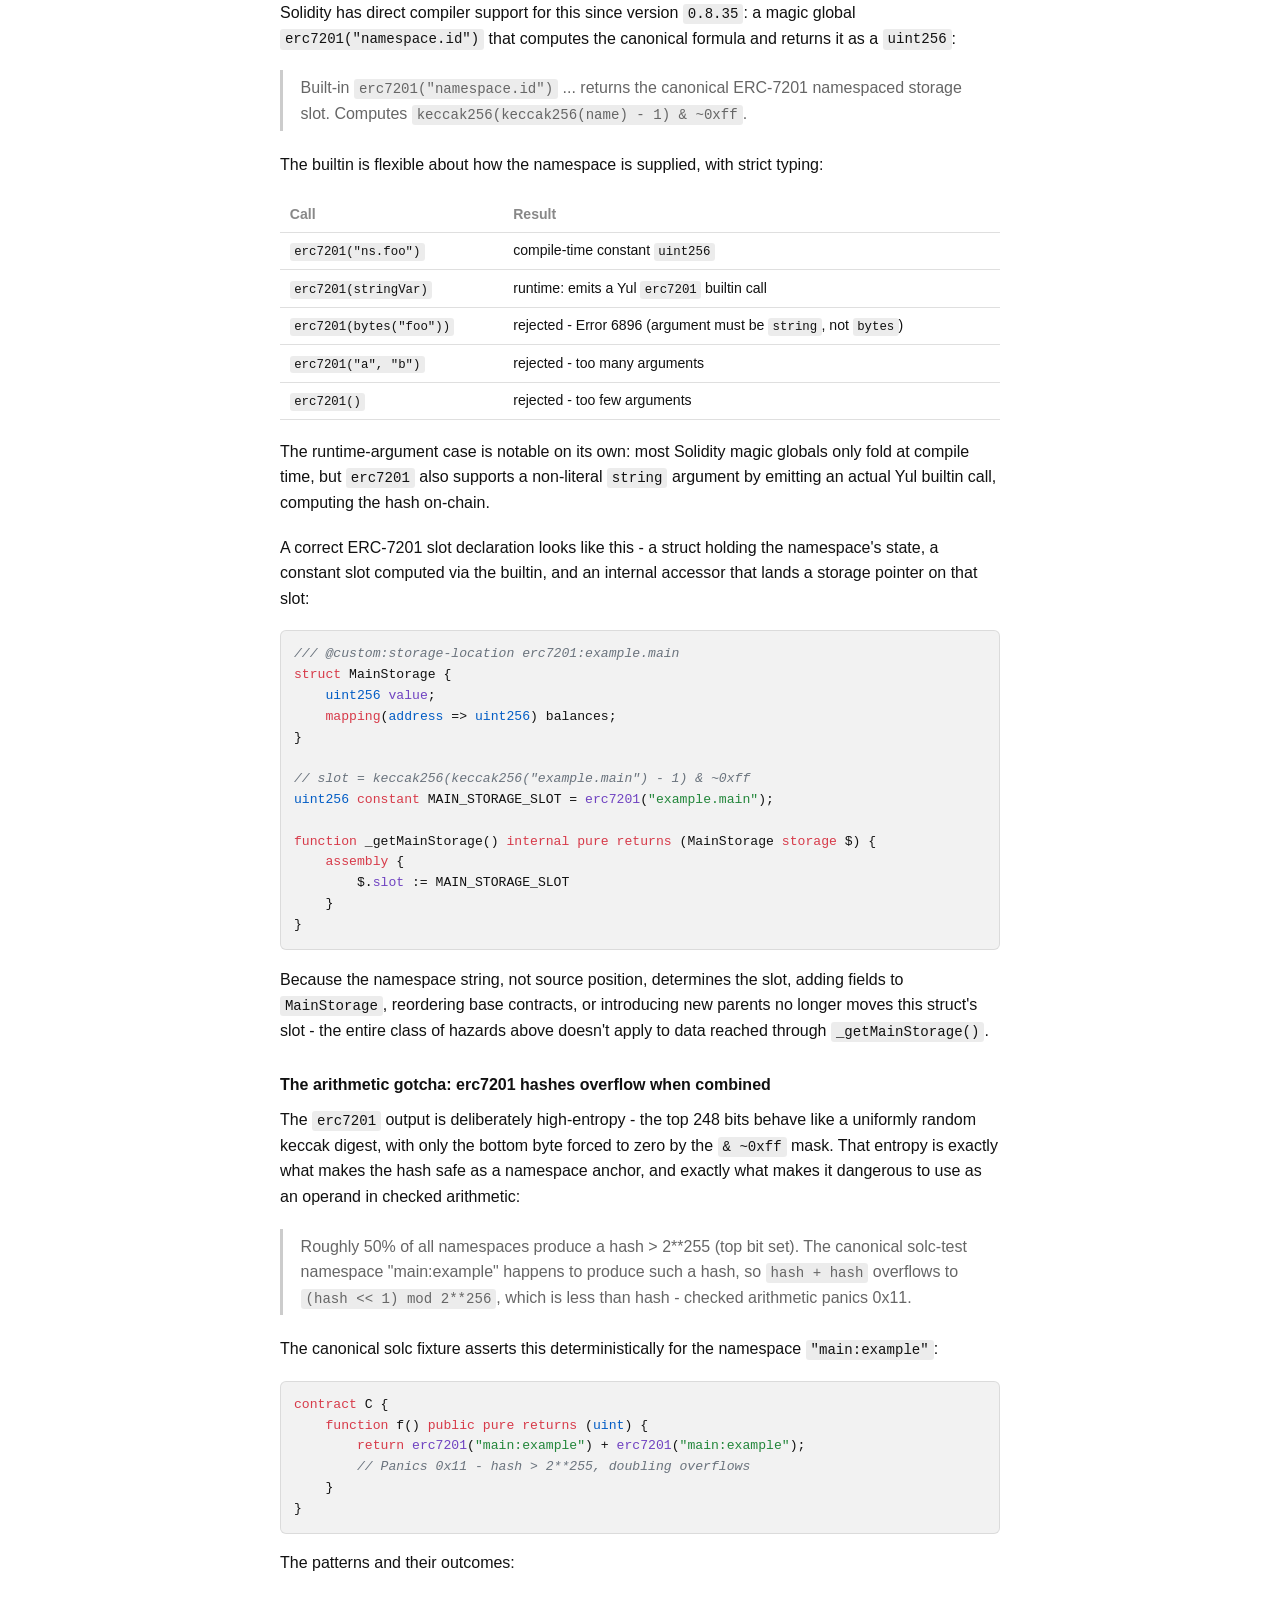
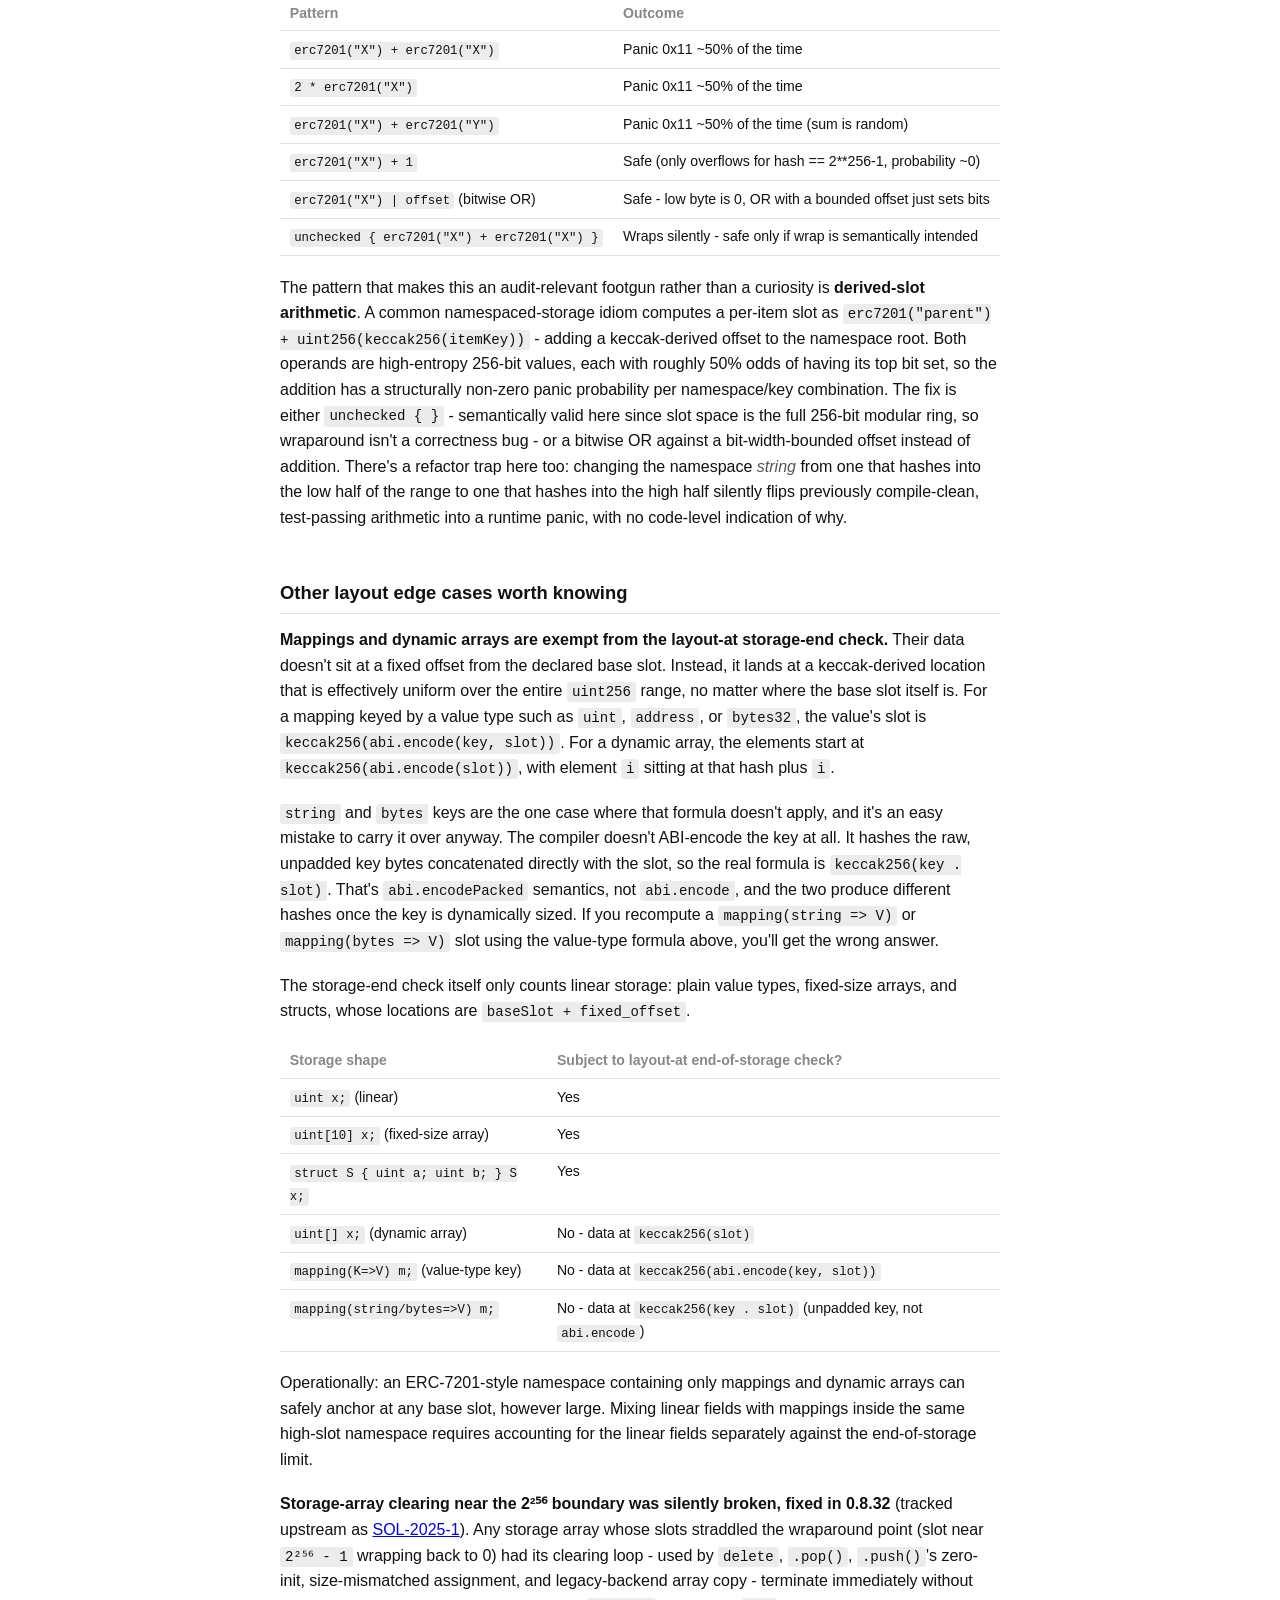
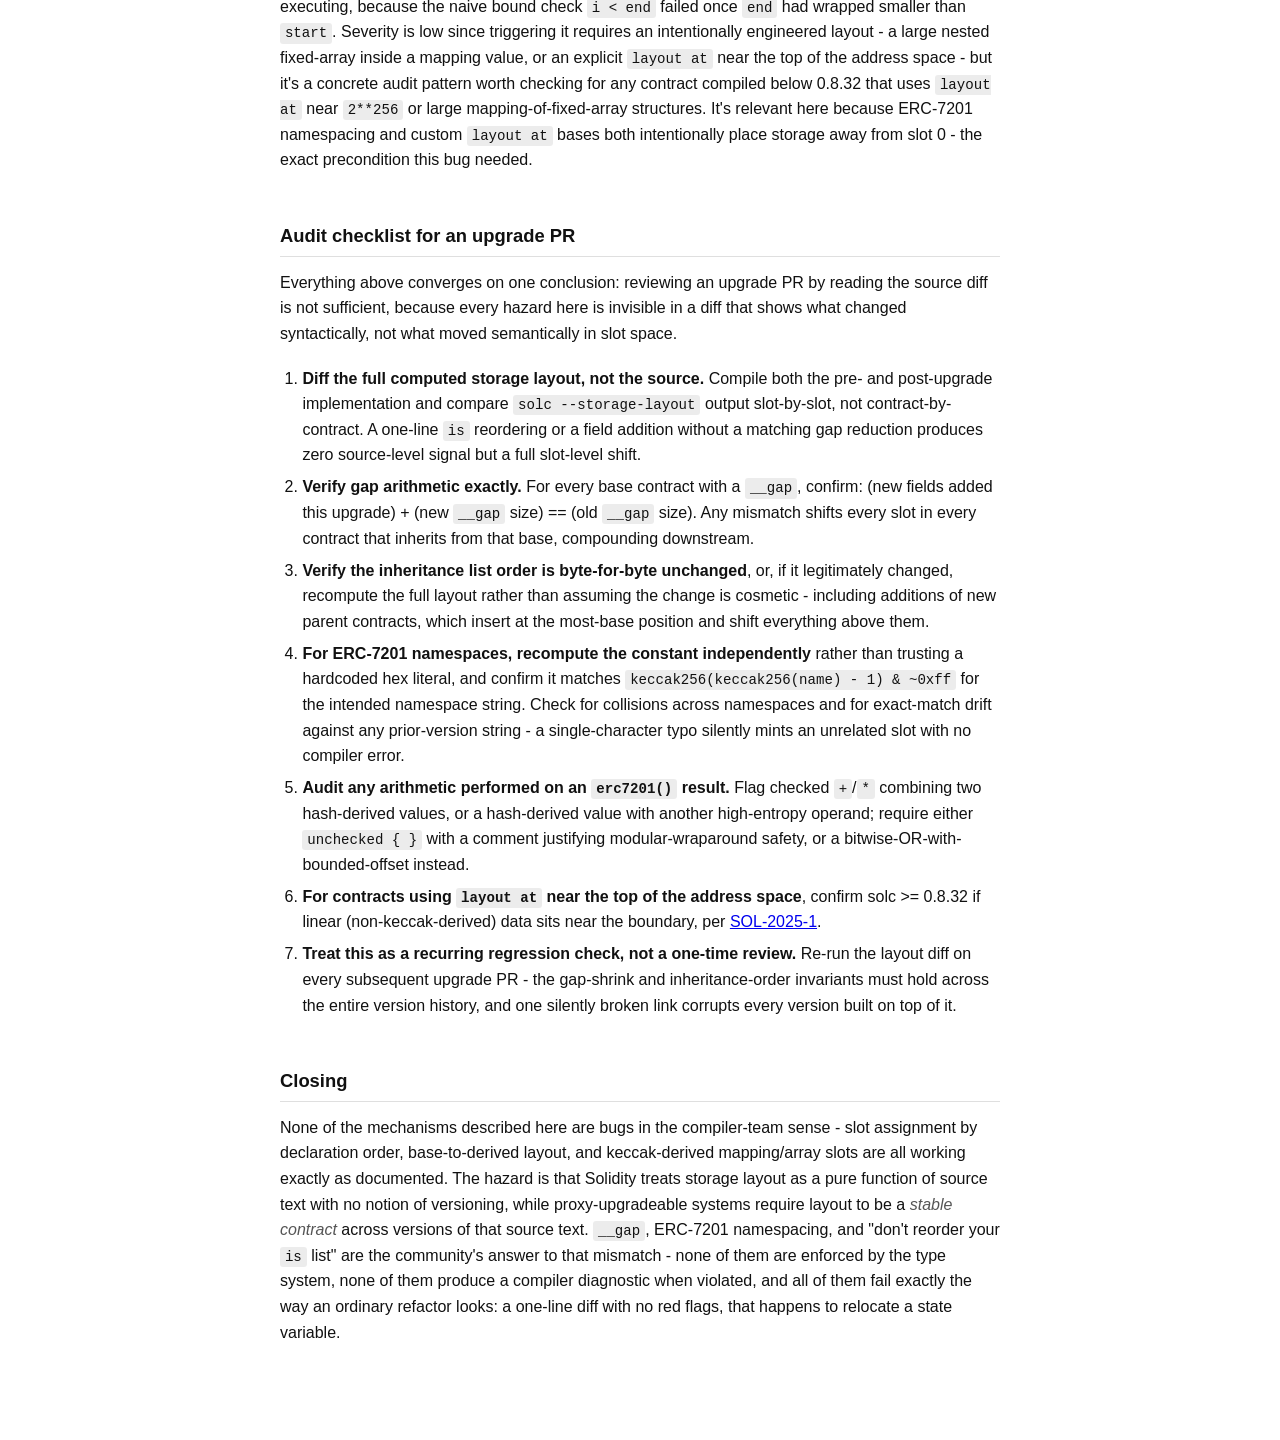
==== commit 87c7c6a2: "Improve look" ====
--- a/blog/storage-layout-discipline-for-upgradeable-contracts.html
+++ b/blog/storage-layout-discipline-for-upgradeable-contracts.html
@@ -3,7 +3,7 @@
 <head>
 <meta charset="UTF-8">
 <meta name="viewport" content="width=device-width, initial-scale=1">
-<title>Storage Layout Discipline for Upgradeable Contracts — marcinbury</title>
+<title>Storage Layout Discipline for Upgradeable Contracts - marcinbury</title>
 <link rel="stylesheet" href="assets/solidity-highlight.css">
 <style>
   :root { color-scheme: light dark; }
@@ -92,7 +92,7 @@
   <h1>Storage Layout Discipline for Upgradeable Contracts</h1>
   <span class="date">Aug 2026</span>
 
-  <p><em>In a proxy-upgradeable system, storage layout is the ABI between implementation versions — and the Solidity compiler enforces none of it.</em></p>
+  <p><em>In a proxy-upgradeable system, storage layout is the ABI between implementation versions - and the Solidity compiler enforces none of it.</em></p>
 
   <h2>The compiler has no idea your contract is upgradeable</h2>
 
@@ -122,7 +122,7 @@
 
   <p>The following reproduces that refactor directly, extended with an assembly-based slot probe that reads the concrete slot number off a state variable, so the numbers below are directly verifiable rather than asserted.</p>
 
-  <h3>Correct refactor — gap shrinks by exactly one</h3>
+  <h3>Correct refactor - gap shrinks by exactly one</h3>
 
   <pre><code class="language-solidity">// SPDX-License-Identifier: MIT
 pragma solidity ^0.8.24;
@@ -155,7 +155,7 @@
     }
 }</code></pre>
 
-  <p><code>ChildV1.childVarSlot()</code> and <code>ChildV2.childVarSlot()</code> both return <code>51</code>. <code>x</code> stays at slot 0; <code>newVar</code> is placed into what used to be gap space. The gap absorbs the loss and still ends at slot 50. The <code>childVar</code> lands at 51 either way — confirmed by compiling both versions and calling <code>childVarSlot()</code> on each.</p>
+  <p><code>ChildV1.childVarSlot()</code> and <code>ChildV2.childVarSlot()</code> both return <code>51</code>. <code>x</code> stays at slot 0; <code>newVar</code> is placed into what used to be gap space. The gap absorbs the loss and still ends at slot 50. The <code>childVar</code> lands at 51 either way - confirmed by compiling both versions and calling <code>childVarSlot()</code> on each.</p>
 
   <h3>Failure mode - gap left at its original size</h3>
 
@@ -179,7 +179,7 @@
   <table>
     <thead><tr><th>Contract</th><th><code>x</code></th><th><code>newVar</code></th><th><code>__gap</code> range</th><th><code>childVar</code> slot</th></tr></thead>
     <tbody>
-      <tr><td><code>V1</code> / <code>ChildV1</code></td><td>0</td><td>—</td><td>1..50</td><td><strong>51</strong></td></tr>
+      <tr><td><code>V1</code> / <code>ChildV1</code></td><td>0</td><td>-</td><td>1..50</td><td><strong>51</strong></td></tr>
       <tr><td><code>V2</code> / <code>ChildV2</code> (gap shrunk)</td><td>0</td><td>1</td><td>2..50</td><td><strong>51</strong></td></tr>
       <tr><td><code>V2Bad</code> / <code>ChildV2Bad</code> (gap not shrunk)</td><td>0</td><td>1</td><td>2..51</td><td><strong>52</strong></td></tr>
     </tbody>
@@ -208,7 +208,7 @@
   <pre><code>V1: contract V1 is ERC20Base, Ownable  -&gt; slot0 = totalSupply, slot1 = owner
 V2: contract V2 is Ownable, ERC20Base  -&gt; slot0 = owner,       slot1 = totalSupply
 
-Proxy pointing at V2's code reads V1's storage with V2's offsets — totalSupply and owner swap.
+Proxy pointing at V2's code reads V1's storage with V2's offsets - totalSupply and owner swap.
 NO COMPILE WARNING. NO RUNTIME WARNING.</code></pre>
 
   <p>A reviewer scanning <code>contract V2 is Ownable, ERC20Base</code> against <code>contract V1 is ERC20Base, Ownable</code> sees only a reordering of names on one line - no changed types, no new fields, nothing a naive "did the state variables change" check would flag, because no state variable declaration changed at all. The diff is one line. The consequence is that <code>owner</code> reads as whatever <code>totalSupply</code> used to be.</p>
@@ -281,7 +281,7 @@
   <pre><code class="language-solidity">contract C {
     function f() public pure returns (uint) {
         return erc7201("main:example") + erc7201("main:example");
-        // Panics 0x11 — hash &gt; 2**255, doubling overflows
+        // Panics 0x11 - hash &gt; 2**255, doubling overflows
     }
 }</code></pre>
 
